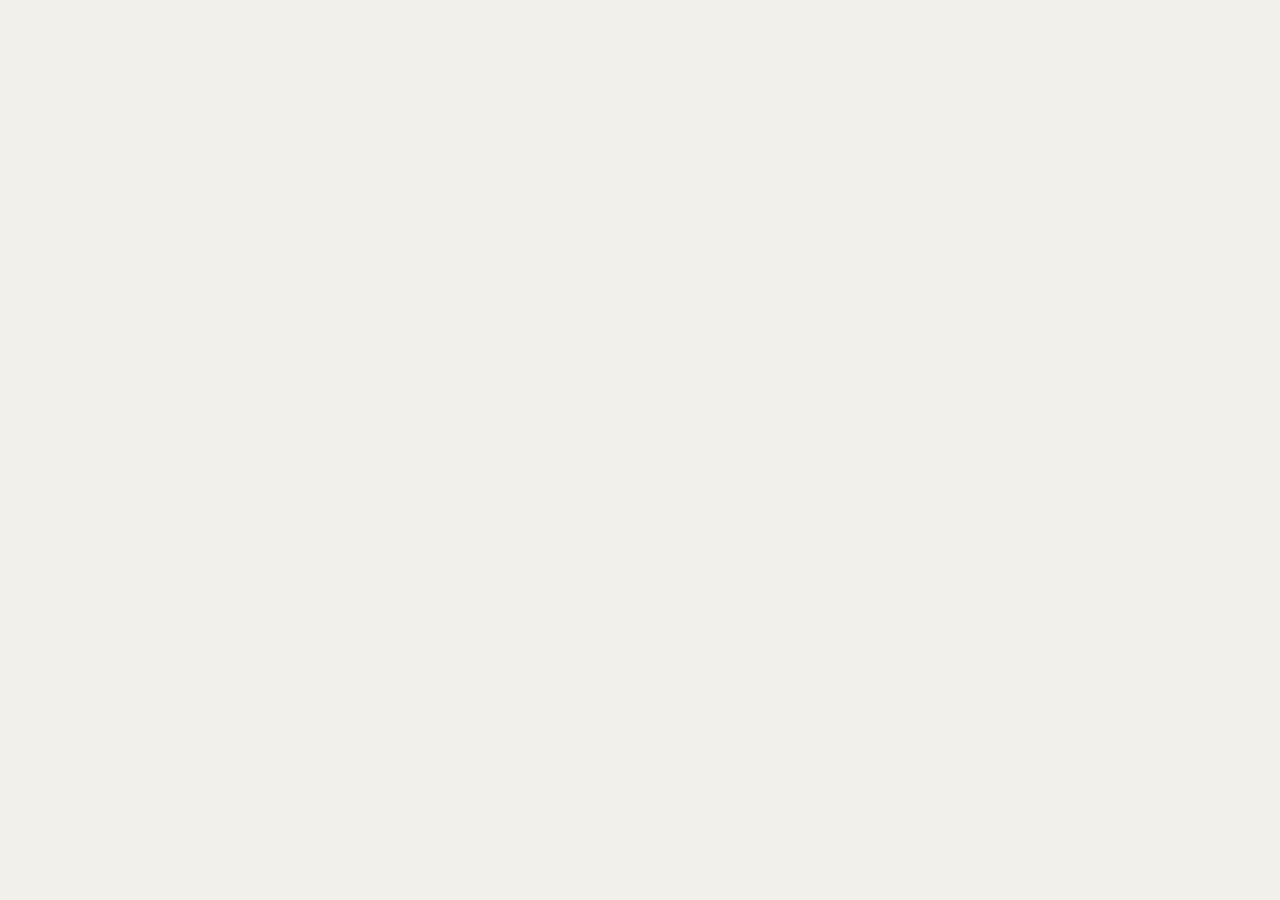
==== index.html @ e2c2c41e "Create private reading journal site" ====
<!doctype html>
<html lang="zh-Hant">
  <head>
    <meta charset="UTF-8" />
    <meta name="viewport" content="width=device-width, initial-scale=1" />
    <meta name="theme-color" content="#f5f3ee" />
    <title>每日閱讀自由書寫</title>
    <link rel="preconnect" href="https://fonts.googleapis.com" />
    <link rel="preconnect" href="https://fonts.gstatic.com" crossorigin />
    <link href="https://fonts.googleapis.com/css2?family=DM+Sans:wght@400;500&family=Noto+Serif+TC:wght@400;500;600&display=swap" rel="stylesheet" />
    <link rel="stylesheet" href="styles.css" />
  </head>
  <body>
    <main class="shell">
      <section id="auth-view" class="view auth-view" aria-labelledby="auth-title" hidden>
        <div class="auth-page">
          <p class="eyebrow">每日閱讀</p>
          <h1 id="auth-title">回到今天</h1>
          <p class="auth-copy">用 Email 收一封登入連結，繼續你的閱讀日記。</p>
          <form id="auth-form" class="auth-form">
            <label for="email">Email</label>
            <input id="email" name="email" type="email" autocomplete="email" required />
            <button class="primary-button" type="submit">寄送登入連結</button>
          </form>
          <p id="auth-message" class="status-message" role="status" aria-live="polite"></p>
        </div>
      </section>

      <section id="app-view" class="view" aria-labelledby="today-label" hidden>
        <header class="topbar">
          <span class="eyebrow">每日閱讀</span>
          <div class="account-actions">
            <span id="account-label" class="account-label"></span>
            <button id="history-link" class="text-link" type="button">查看過去的日子 <span aria-hidden="true">→</span></button>
          </div>
        </header>

        <div class="writing-page">
          <p id="today-label" class="date" aria-live="polite"></p>
          <label class="writing-label" for="entry-content">今天讀到了什麼？</label>
          <textarea id="entry-content" spellcheck="true" autocomplete="off" disabled></textarea>
          <div class="save-row">
            <button id="save-button" class="primary-button" type="button" disabled>儲存今天</button>
            <p id="save-message" class="save-message" role="status" aria-live="polite"></p>
          </div>
        </div>
      </section>

      <section id="history-view" class="view history-view" aria-labelledby="history-title" hidden>
        <header class="topbar">
          <button id="back-link" class="text-link" type="button"><span aria-hidden="true">←</span> 回到今天</button>
          <div class="account-actions">
            <span id="history-account-label" class="account-label"></span>
            <button id="sign-out-button" class="text-link" type="button">登出</button>
          </div>
        </header>
        <div class="history-page">
          <h1 id="history-title">過去的日子</h1>
          <div id="history-list" class="history-list"></div>
          <section id="migration-panel" class="migration-panel" aria-labelledby="migration-title" hidden>
            <h2 id="migration-title">這台裝置上的舊日記</h2>
            <p>發現尚未同步的舊日記。確認登入帳號後，可匯入雲端。</p>
            <button id="migration-button" class="quiet-button" type="button">匯入這台裝置的舊日記</button>
          </section>
          <section class="data-management" aria-labelledby="data-management-title">
            <h2 id="data-management-title">資料管理</h2>
            <div class="data-actions">
              <button id="export-button" class="quiet-button" type="button">匯出備份</button>
              <button id="import-button" class="quiet-button" type="button">從備份還原</button>
              <button id="sign-out-secondary" class="quiet-button" type="button">登出</button>
              <input id="import-file" type="file" accept="application/json,.json" hidden />
            </div>
            <p id="data-message" class="data-message" role="status" aria-live="polite"></p>
          </section>
        </div>
      </section>
    </main>
    <script src="https://cdn.jsdelivr.net/npm/@supabase/supabase-js@2"></script>
    <script src="config.js"></script>
    <script src="app.js" defer></script>
  </body>
</html>
---- styles.css ----
:root {
  color-scheme: light;
  --ink: #292a27;
  --muted: #8d8d84;
  --faint: #b8b7ae;
  --paper: #fbfaf7;
  --ground: #f2f0eb;
  --line: #dedcd4;
  --accent: #455b4a;
  --accent-dark: #304435;
  --error: #8b5148;
}

* { box-sizing: border-box; }
body { margin: 0; min-width: 320px; background: var(--ground); color: var(--ink); font-family: "DM Sans", "Noto Sans TC", sans-serif; }
button, textarea, input { font: inherit; }
button { cursor: pointer; }
button:disabled, textarea:disabled { cursor: wait; opacity: .58; }
.shell { min-height: 100vh; padding: 28px 5vw 56px; }
.view { max-width: 960px; margin: 0 auto; }
.view[hidden] { display: none; }
.topbar { display: flex; justify-content: space-between; align-items: center; min-height: 36px; gap: 20px; }
.eyebrow { color: var(--muted); font-size: 12px; letter-spacing: .12em; }
.account-actions { display: flex; align-items: center; gap: 22px; min-width: 0; }
.account-label { overflow: hidden; max-width: 220px; color: var(--faint); font-size: 11px; text-overflow: ellipsis; white-space: nowrap; }
.text-link { border: 0; padding: 8px 0; background: transparent; color: var(--muted); font-size: 13px; transition: color .2s ease; }
.text-link:hover, .text-link:focus-visible, .quiet-button:hover, .quiet-button:focus-visible { color: var(--ink); }
.writing-page { min-height: min(710px, calc(100vh - 120px)); margin-top: 58px; padding: clamp(38px, 8vw, 88px) clamp(24px, 9vw, 112px) 42px; background: var(--paper); box-shadow: 0 12px 40px rgba(52, 49, 39, .045); border-top: 1px solid rgba(255,255,255,.8); }
.date { margin: 0 0 clamp(56px, 10vh, 106px); color: var(--ink); font-family: "Noto Serif TC", serif; font-size: clamp(23px, 3vw, 32px); line-height: 1.45; letter-spacing: .02em; }
.writing-label { display: block; margin-bottom: 15px; color: var(--faint); font-family: "Noto Serif TC", serif; font-size: 16px; }
textarea { display: block; width: 100%; min-height: 370px; resize: vertical; border: 0; outline: 0; padding: 0; background: transparent; color: var(--ink); font-family: "Noto Serif TC", serif; font-size: 18px; line-height: 2; }
textarea:focus-visible { outline: 1px solid var(--line); outline-offset: 9px; }
.save-row { display: flex; align-items: center; gap: 18px; margin-top: 32px; }
.primary-button { border: 0; border-radius: 2px; padding: 13px 26px; background: var(--accent); color: #fff; font-size: 14px; transition: background .2s ease, transform .2s ease; }
.primary-button:hover { background: var(--accent-dark); transform: translateY(-1px); }
.primary-button:focus-visible, .text-link:focus-visible, .history-item:focus-visible, .quiet-button:focus-visible { outline: 2px solid var(--accent); outline-offset: 4px; }
.save-message, .status-message { min-height: 1.5em; margin: 0; color: var(--accent); font-family: "Noto Serif TC", serif; font-size: 14px; }
.history-page { margin-top: 78px; }
.history-page h1 { margin: 0 0 48px; font-family: "Noto Serif TC", serif; font-size: clamp(28px, 4vw, 40px); font-weight: 500; }
.history-list { border-top: 1px solid var(--line); }
.history-item { display: block; width: 100%; border: 0; border-bottom: 1px solid var(--line); padding: 25px 4px 27px; background: transparent; text-align: left; color: inherit; }
.history-item-date { display: block; margin-bottom: 10px; color: var(--muted); font-family: "Noto Serif TC", serif; font-size: 14px; }
.history-item-preview { display: -webkit-box; overflow: hidden; max-width: 680px; color: var(--ink); font-family: "Noto Serif TC", serif; font-size: 17px; line-height: 1.8; -webkit-box-orient: vertical; -webkit-line-clamp: 2; }
.empty-state { padding: 32px 4px; color: var(--muted); font-family: "Noto Serif TC", serif; }
.history-detail { padding-top: 4px; }
.detail-date { margin: 0 0 46px; color: var(--muted); font-family: "Noto Serif TC", serif; font-size: 15px; }
.detail-content { white-space: pre-wrap; font-family: "Noto Serif TC", serif; font-size: 18px; line-height: 2.1; }
.detail-back { margin-bottom: 32px; }
.data-management, .migration-panel { margin-top: 64px; padding-top: 24px; border-top: 1px solid rgba(222, 220, 212, .72); }
.migration-panel { margin-top: 88px; }
.data-management h2, .migration-panel h2 { margin: 0 0 12px; color: var(--muted); font-size: 12px; font-weight: 400; letter-spacing: .08em; }
.migration-panel p { margin: 0 0 14px; color: var(--muted); font-family: "Noto Serif TC", serif; font-size: 13px; line-height: 1.8; }
.data-actions { display: flex; flex-wrap: wrap; gap: 18px; }
.quiet-button { border: 0; padding: 5px 0; background: transparent; color: var(--muted); font-size: 12px; transition: color .2s ease; }
.data-message { min-height: 1.5em; margin: 12px 0 0; color: var(--accent); font-family: "Noto Serif TC", serif; font-size: 13px; }
.auth-view { min-height: calc(100vh - 84px); display: grid; place-items: center; }
.auth-page { width: min(100%, 420px); padding: 42px 0; }
.auth-page h1 { margin: 54px 0 16px; font-family: "Noto Serif TC", serif; font-size: 34px; font-weight: 500; }
.auth-copy { margin: 0 0 32px; color: var(--muted); font-family: "Noto Serif TC", serif; line-height: 1.9; }
.auth-form { display: grid; gap: 11px; }
.auth-form label { color: var(--muted); font-size: 13px; }
.auth-form input { width: 100%; border: 1px solid var(--line); border-radius: 2px; padding: 13px 14px; background: var(--paper); color: var(--ink); outline: 0; }
.auth-form input:focus { border-color: var(--accent); }
.auth-form .primary-button { margin-top: 10px; }

@media (max-width: 640px) {
  .shell { padding: 20px 18px 36px; }
  .topbar { align-items: flex-start; }
  .account-actions { align-items: flex-end; flex-direction: column; gap: 3px; }
  .account-label { max-width: 160px; }
  .writing-page { min-height: calc(100vh - 104px); margin-top: 36px; padding: 36px 23px 30px; }
  .date { margin-bottom: 66px; font-size: 22px; }
  textarea { min-height: 48vh; font-size: 17px; }
  .save-row { align-items: flex-start; flex-direction: column; gap: 12px; }
  .primary-button { width: 100%; }
  .history-page { margin-top: 52px; }
  .history-page h1 { margin-bottom: 36px; }
  .data-management, .migration-panel { margin-top: 52px; }
  .data-actions { gap: 12px 16px; }
  .auth-page { padding: 20px 4px; }
}
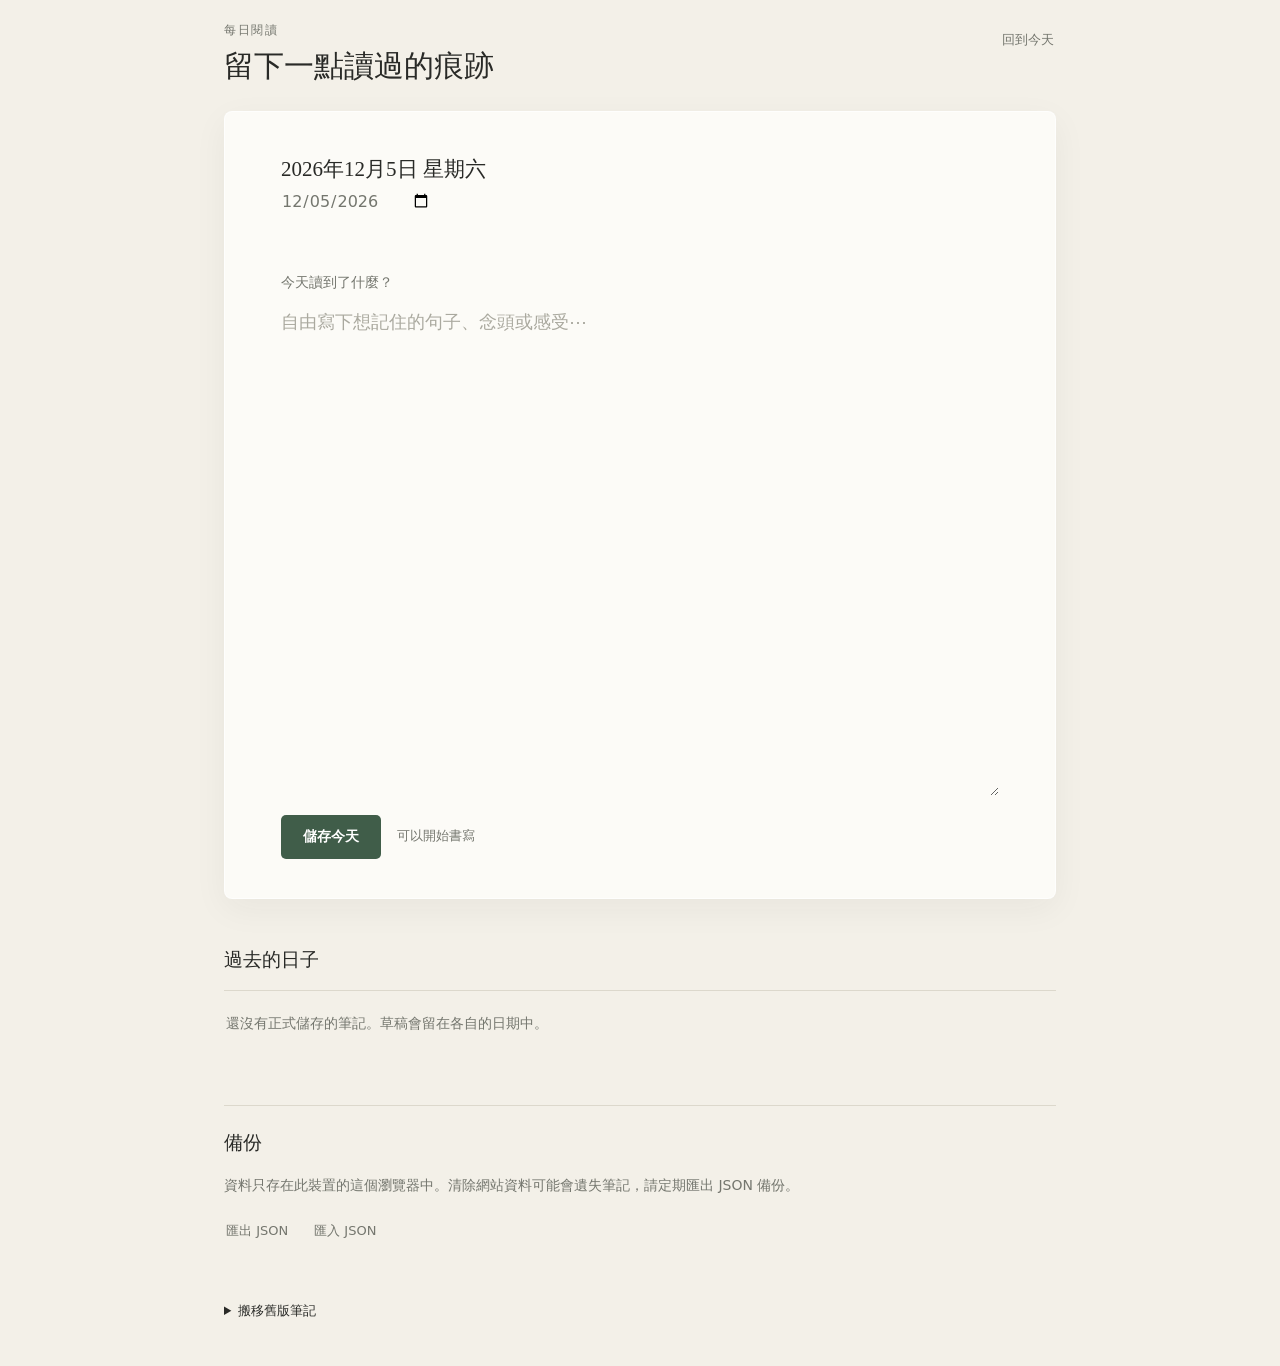
==== commit 590ef615: "Rebuild journal as local-first offline PWA" ====
--- a/index.html
+++ b/index.html
@@ -2,81 +2,73 @@
 <html lang="zh-Hant">
   <head>
     <meta charset="UTF-8" />
-    <meta name="viewport" content="width=device-width, initial-scale=1" />
-    <meta name="theme-color" content="#f5f3ee" />
-    <title>每日閱讀自由書寫</title>
-    <link rel="preconnect" href="https://fonts.googleapis.com" />
-    <link rel="preconnect" href="https://fonts.gstatic.com" crossorigin />
-    <link href="https://fonts.googleapis.com/css2?family=DM+Sans:wght@400;500&family=Noto+Serif+TC:wght@400;500;600&display=swap" rel="stylesheet" />
+    <meta name="viewport" content="width=device-width, initial-scale=1, viewport-fit=cover" />
+    <meta name="theme-color" content="#f3f0e8" />
+    <meta name="description" content="不需登入、只存在此裝置的每日閱讀筆記。" />
+    <meta name="apple-mobile-web-app-capable" content="yes" />
+    <meta name="apple-mobile-web-app-status-bar-style" content="default" />
+    <meta name="apple-mobile-web-app-title" content="閱讀筆記" />
+    <title>每日閱讀筆記</title>
+    <link rel="manifest" href="manifest.webmanifest" />
+    <link rel="icon" href="icons/icon.svg" type="image/svg+xml" />
+    <link rel="apple-touch-icon" href="icons/icon-192.png" />
     <link rel="stylesheet" href="styles.css" />
   </head>
   <body>
     <main class="shell">
-      <section id="auth-view" class="view auth-view" aria-labelledby="auth-title" hidden>
-        <div class="auth-page">
-          <p class="eyebrow">每日閱讀</p>
-          <h1 id="auth-title">回到今天</h1>
-          <p class="auth-copy">用 Email 收一封登入連結，繼續你的閱讀日記。</p>
-          <form id="auth-form" class="auth-form">
-            <label for="email">Email</label>
-            <input id="email" name="email" type="email" autocomplete="email" required />
-            <button class="primary-button" type="submit">寄送登入連結</button>
-          </form>
-          <p id="auth-message" class="status-message" role="status" aria-live="polite"></p>
+      <header class="topbar">
+        <div><p class="eyebrow">每日閱讀</p><h1>留下一點讀過的痕跡</h1></div>
+        <button id="today-button" class="text-button" type="button">回到今天</button>
+      </header>
+      <section class="editor-card" aria-labelledby="date-heading">
+        <div class="date-row">
+          <div>
+            <p id="date-heading" class="date-label"></p>
+            <label for="entry-date" class="sr-only">選擇日期</label>
+            <input id="entry-date" class="date-input" type="date" />
+          </div>
+          <span id="draft-badge" class="draft-badge" hidden>草稿</span>
+        </div>
+        <label class="writing-label" for="entry-content">今天讀到了什麼？</label>
+        <textarea id="entry-content" rows="14" spellcheck="true" autocomplete="off" enterkeyhint="enter" placeholder="自由寫下想記住的句子、念頭或感受⋯" disabled></textarea>
+        <div class="save-row">
+          <button id="save-button" class="primary-button" type="button" disabled>儲存今天</button>
+          <p id="save-status" class="status" role="status" aria-live="polite">正在開啟本機筆記⋯</p>
         </div>
       </section>
-
-      <section id="app-view" class="view" aria-labelledby="today-label" hidden>
-        <header class="topbar">
-          <span class="eyebrow">每日閱讀</span>
-          <div class="account-actions">
-            <span id="account-label" class="account-label"></span>
-            <button id="history-link" class="text-link" type="button">查看過去的日子 <span aria-hidden="true">→</span></button>
-          </div>
-        </header>
-
-        <div class="writing-page">
-          <p id="today-label" class="date" aria-live="polite"></p>
-          <label class="writing-label" for="entry-content">今天讀到了什麼？</label>
-          <textarea id="entry-content" spellcheck="true" autocomplete="off" disabled></textarea>
-          <div class="save-row">
-            <button id="save-button" class="primary-button" type="button" disabled>儲存今天</button>
-            <p id="save-message" class="save-message" role="status" aria-live="polite"></p>
-          </div>
+      <section class="history-section" aria-labelledby="history-heading">
+        <div class="section-heading"><h2 id="history-heading">過去的日子</h2><span id="entry-count" class="count"></span></div>
+        <div id="history-list" class="history-list"></div>
+      </section>
+      <section class="backup-section" aria-labelledby="backup-heading">
+        <h2 id="backup-heading">備份</h2>
+        <p>資料只存在此裝置的這個瀏覽器中。清除網站資料可能會遺失筆記，請定期匯出 JSON 備份。</p>
+        <div class="backup-actions">
+          <button id="export-button" class="quiet-button" type="button" disabled>匯出 JSON</button>
+          <button id="import-button" class="quiet-button" type="button" disabled>匯入 JSON</button>
+          <input id="import-file" type="file" accept="application/json,.json" hidden />
         </div>
-      </section>
-
-      <section id="history-view" class="view history-view" aria-labelledby="history-title" hidden>
-        <header class="topbar">
-          <button id="back-link" class="text-link" type="button"><span aria-hidden="true">←</span> 回到今天</button>
-          <div class="account-actions">
-            <span id="history-account-label" class="account-label"></span>
-            <button id="sign-out-button" class="text-link" type="button">登出</button>
-          </div>
-        </header>
-        <div class="history-page">
-          <h1 id="history-title">過去的日子</h1>
-          <div id="history-list" class="history-list"></div>
-          <section id="migration-panel" class="migration-panel" aria-labelledby="migration-title" hidden>
-            <h2 id="migration-title">這台裝置上的舊日記</h2>
-            <p>發現尚未同步的舊日記。確認登入帳號後，可匯入雲端。</p>
-            <button id="migration-button" class="quiet-button" type="button">匯入這台裝置的舊日記</button>
-          </section>
-          <section class="data-management" aria-labelledby="data-management-title">
-            <h2 id="data-management-title">資料管理</h2>
-            <div class="data-actions">
-              <button id="export-button" class="quiet-button" type="button">匯出備份</button>
-              <button id="import-button" class="quiet-button" type="button">從備份還原</button>
-              <button id="sign-out-secondary" class="quiet-button" type="button">登出</button>
-              <input id="import-file" type="file" accept="application/json,.json" hidden />
-            </div>
-            <p id="data-message" class="data-message" role="status" aria-live="polite"></p>
-          </section>
-        </div>
+        <p id="data-status" class="status" role="status" aria-live="polite"></p>
+        <details class="legacy-help">
+          <summary>搬移舊版筆記</summary>
+          <p>這台瀏覽器若有更早的本機版資料，會自動複製到新版，原資料仍會保留。Supabase 雲端筆記不會自動下載；請先到舊版匯出頁登入並下載，再回來匯入。</p>
+          <a href="legacy-cloud-export.html">開啟舊雲端筆記匯出頁</a>
+        </details>
       </section>
     </main>
-    <script src="https://cdn.jsdelivr.net/npm/@supabase/supabase-js@2"></script>
-    <script src="config.js"></script>
+    <dialog id="import-dialog" aria-labelledby="import-title">
+      <form method="dialog" class="dialog-card">
+        <h2 id="import-title">確認匯入</h2>
+        <p id="import-summary"></p>
+        <div id="conflict-list" class="conflict-list"></div>
+        <div class="dialog-actions">
+          <button id="import-cancel" class="quiet-button" value="cancel">取消</button>
+          <button id="import-skip" class="quiet-button" value="skip">保留目前版本</button>
+          <button id="import-overwrite" class="primary-button" value="overwrite">以備份覆蓋衝突</button>
+        </div>
+      </form>
+    </dialog>
+    <noscript>此筆記工具需要 JavaScript 才能在瀏覽器內保存資料。</noscript>
     <script src="app.js" defer></script>
   </body>
 </html>
--- a/styles.css
+++ b/styles.css
@@ -1,81 +1,60 @@
-:root {
-  color-scheme: light;
-  --ink: #292a27;
-  --muted: #8d8d84;
-  --faint: #b8b7ae;
-  --paper: #fbfaf7;
-  --ground: #f2f0eb;
-  --line: #dedcd4;
-  --accent: #455b4a;
-  --accent-dark: #304435;
-  --error: #8b5148;
-}
-
-* { box-sizing: border-box; }
-body { margin: 0; min-width: 320px; background: var(--ground); color: var(--ink); font-family: "DM Sans", "Noto Sans TC", sans-serif; }
-button, textarea, input { font: inherit; }
-button { cursor: pointer; }
-button:disabled, textarea:disabled { cursor: wait; opacity: .58; }
-.shell { min-height: 100vh; padding: 28px 5vw 56px; }
-.view { max-width: 960px; margin: 0 auto; }
-.view[hidden] { display: none; }
-.topbar { display: flex; justify-content: space-between; align-items: center; min-height: 36px; gap: 20px; }
-.eyebrow { color: var(--muted); font-size: 12px; letter-spacing: .12em; }
-.account-actions { display: flex; align-items: center; gap: 22px; min-width: 0; }
-.account-label { overflow: hidden; max-width: 220px; color: var(--faint); font-size: 11px; text-overflow: ellipsis; white-space: nowrap; }
-.text-link { border: 0; padding: 8px 0; background: transparent; color: var(--muted); font-size: 13px; transition: color .2s ease; }
-.text-link:hover, .text-link:focus-visible, .quiet-button:hover, .quiet-button:focus-visible { color: var(--ink); }
-.writing-page { min-height: min(710px, calc(100vh - 120px)); margin-top: 58px; padding: clamp(38px, 8vw, 88px) clamp(24px, 9vw, 112px) 42px; background: var(--paper); box-shadow: 0 12px 40px rgba(52, 49, 39, .045); border-top: 1px solid rgba(255,255,255,.8); }
-.date { margin: 0 0 clamp(56px, 10vh, 106px); color: var(--ink); font-family: "Noto Serif TC", serif; font-size: clamp(23px, 3vw, 32px); line-height: 1.45; letter-spacing: .02em; }
-.writing-label { display: block; margin-bottom: 15px; color: var(--faint); font-family: "Noto Serif TC", serif; font-size: 16px; }
-textarea { display: block; width: 100%; min-height: 370px; resize: vertical; border: 0; outline: 0; padding: 0; background: transparent; color: var(--ink); font-family: "Noto Serif TC", serif; font-size: 18px; line-height: 2; }
-textarea:focus-visible { outline: 1px solid var(--line); outline-offset: 9px; }
-.save-row { display: flex; align-items: center; gap: 18px; margin-top: 32px; }
-.primary-button { border: 0; border-radius: 2px; padding: 13px 26px; background: var(--accent); color: #fff; font-size: 14px; transition: background .2s ease, transform .2s ease; }
-.primary-button:hover { background: var(--accent-dark); transform: translateY(-1px); }
-.primary-button:focus-visible, .text-link:focus-visible, .history-item:focus-visible, .quiet-button:focus-visible { outline: 2px solid var(--accent); outline-offset: 4px; }
-.save-message, .status-message { min-height: 1.5em; margin: 0; color: var(--accent); font-family: "Noto Serif TC", serif; font-size: 14px; }
-.history-page { margin-top: 78px; }
-.history-page h1 { margin: 0 0 48px; font-family: "Noto Serif TC", serif; font-size: clamp(28px, 4vw, 40px); font-weight: 500; }
-.history-list { border-top: 1px solid var(--line); }
-.history-item { display: block; width: 100%; border: 0; border-bottom: 1px solid var(--line); padding: 25px 4px 27px; background: transparent; text-align: left; color: inherit; }
-.history-item-date { display: block; margin-bottom: 10px; color: var(--muted); font-family: "Noto Serif TC", serif; font-size: 14px; }
-.history-item-preview { display: -webkit-box; overflow: hidden; max-width: 680px; color: var(--ink); font-family: "Noto Serif TC", serif; font-size: 17px; line-height: 1.8; -webkit-box-orient: vertical; -webkit-line-clamp: 2; }
-.empty-state { padding: 32px 4px; color: var(--muted); font-family: "Noto Serif TC", serif; }
-.history-detail { padding-top: 4px; }
-.detail-date { margin: 0 0 46px; color: var(--muted); font-family: "Noto Serif TC", serif; font-size: 15px; }
-.detail-content { white-space: pre-wrap; font-family: "Noto Serif TC", serif; font-size: 18px; line-height: 2.1; }
-.detail-back { margin-bottom: 32px; }
-.data-management, .migration-panel { margin-top: 64px; padding-top: 24px; border-top: 1px solid rgba(222, 220, 212, .72); }
-.migration-panel { margin-top: 88px; }
-.data-management h2, .migration-panel h2 { margin: 0 0 12px; color: var(--muted); font-size: 12px; font-weight: 400; letter-spacing: .08em; }
-.migration-panel p { margin: 0 0 14px; color: var(--muted); font-family: "Noto Serif TC", serif; font-size: 13px; line-height: 1.8; }
-.data-actions { display: flex; flex-wrap: wrap; gap: 18px; }
-.quiet-button { border: 0; padding: 5px 0; background: transparent; color: var(--muted); font-size: 12px; transition: color .2s ease; }
-.data-message { min-height: 1.5em; margin: 12px 0 0; color: var(--accent); font-family: "Noto Serif TC", serif; font-size: 13px; }
-.auth-view { min-height: calc(100vh - 84px); display: grid; place-items: center; }
-.auth-page { width: min(100%, 420px); padding: 42px 0; }
-.auth-page h1 { margin: 54px 0 16px; font-family: "Noto Serif TC", serif; font-size: 34px; font-weight: 500; }
-.auth-copy { margin: 0 0 32px; color: var(--muted); font-family: "Noto Serif TC", serif; line-height: 1.9; }
-.auth-form { display: grid; gap: 11px; }
-.auth-form label { color: var(--muted); font-size: 13px; }
-.auth-form input { width: 100%; border: 1px solid var(--line); border-radius: 2px; padding: 13px 14px; background: var(--paper); color: var(--ink); outline: 0; }
-.auth-form input:focus { border-color: var(--accent); }
-.auth-form .primary-button { margin-top: 10px; }
-
-@media (max-width: 640px) {
-  .shell { padding: 20px 18px 36px; }
-  .topbar { align-items: flex-start; }
-  .account-actions { align-items: flex-end; flex-direction: column; gap: 3px; }
-  .account-label { max-width: 160px; }
-  .writing-page { min-height: calc(100vh - 104px); margin-top: 36px; padding: 36px 23px 30px; }
-  .date { margin-bottom: 66px; font-size: 22px; }
-  textarea { min-height: 48vh; font-size: 17px; }
-  .save-row { align-items: flex-start; flex-direction: column; gap: 12px; }
-  .primary-button { width: 100%; }
-  .history-page { margin-top: 52px; }
-  .history-page h1 { margin-bottom: 36px; }
-  .data-management, .migration-panel { margin-top: 52px; }
-  .data-actions { gap: 12px 16px; }
-  .auth-page { padding: 20px 4px; }
-}
+:root { color-scheme: light; --ink:#292a27; --muted:#74766e; --paper:#fcfbf7; --ground:#f3f0e8; --line:#dcd8cc; --accent:#405d49; --accent-dark:#304838; --error:#9a433b; --safe-bottom:env(safe-area-inset-bottom, 0px); }
+* { box-sizing:border-box; }
+html { min-width:320px; background:var(--ground); }
+body { margin:0; color:var(--ink); background:var(--ground); font-family:system-ui,-apple-system,BlinkMacSystemFont,"Segoe UI","Noto Sans TC",sans-serif; }
+button,textarea,input { font:inherit; }
+button { cursor:pointer; touch-action:manipulation; }
+button:disabled,textarea:disabled { cursor:wait; opacity:.58; }
+.shell { width:min(100%,900px); min-height:100dvh; margin:0 auto; padding:max(22px,env(safe-area-inset-top)) 18px calc(44px + var(--safe-bottom)); }
+.topbar { display:flex; align-items:flex-start; justify-content:space-between; gap:16px; margin-bottom:24px; }
+.eyebrow { margin:0 0 7px; color:var(--muted); font-size:12px; letter-spacing:.14em; }
+h1 { margin:0; font-family:ui-serif,"Noto Serif TC",serif; font-size:clamp(22px,6vw,30px); font-weight:550; line-height:1.35; }
+.text-button,.quiet-button { border:0; padding:9px 2px; color:var(--muted); background:transparent; font-size:13px; }
+.text-button { flex:none; white-space:nowrap; }
+.text-button:hover,.quiet-button:hover,a:hover { color:var(--ink); }
+.editor-card { padding:24px 20px calc(24px + var(--safe-bottom)); border:1px solid rgba(255,255,255,.72); border-radius:8px; background:var(--paper); box-shadow:0 10px 34px rgba(49,46,37,.05); }
+.date-row { display:flex; align-items:flex-start; justify-content:space-between; gap:12px; }
+.date-label { margin:0 0 5px; font-family:ui-serif,"Noto Serif TC",serif; font-size:21px; line-height:1.45; }
+.date-input { max-width:100%; border:0; border-bottom:1px solid transparent; padding:2px 0 5px; color:var(--muted); background:transparent; font-size:16px; }
+.date-input:focus { border-bottom-color:var(--accent); outline:none; }
+.draft-badge { flex:none; margin-top:4px; border-radius:999px; padding:4px 8px; color:var(--muted); background:var(--ground); font-size:11px; }
+.writing-label { display:block; margin:42px 0 13px; color:var(--muted); font-family:ui-serif,"Noto Serif TC",serif; font-size:14px; }
+textarea { display:block; width:100%; min-height:max(43dvh,320px); resize:vertical; border:0; border-radius:0; outline:0; padding:0 0 12px; color:var(--ink); background:transparent; font-family:ui-serif,"Noto Serif TC",serif; font-size:18px; line-height:1.9; caret-color:var(--accent); }
+textarea::placeholder { color:#aaa99f; }
+textarea:focus-visible { outline:1px solid var(--line); outline-offset:8px; }
+.save-row { display:flex; align-items:center; gap:16px; min-height:46px; margin-top:18px; }
+.primary-button { min-height:44px; border:0; border-radius:5px; padding:11px 22px; color:#fff; background:var(--accent); font-size:14px; font-weight:600; }
+.primary-button:hover { background:var(--accent-dark); }
+.primary-button:focus-visible,.quiet-button:focus-visible,.text-button:focus-visible,.history-item:focus-visible,a:focus-visible { outline:2px solid var(--accent); outline-offset:3px; }
+.status { min-height:1.5em; margin:0; color:var(--muted); font-size:13px; line-height:1.55; }
+.status.error { color:var(--error); font-weight:600; }
+.history-section,.backup-section { margin-top:48px; }
+.section-heading { display:flex; align-items:baseline; justify-content:space-between; gap:12px; }
+h2 { margin:0 0 17px; font-family:ui-serif,"Noto Serif TC",serif; font-size:19px; font-weight:550; }
+.count { color:var(--muted); font-size:12px; }
+.history-list { border-top:1px solid var(--line); }
+.history-item { display:block; width:100%; border:0; border-bottom:1px solid var(--line); padding:18px 2px 20px; color:inherit; background:transparent; text-align:left; }
+.history-date { display:block; margin-bottom:7px; color:var(--muted); font-size:13px; }
+.history-preview { display:-webkit-box; overflow:hidden; font-family:ui-serif,"Noto Serif TC",serif; font-size:16px; line-height:1.65; -webkit-box-orient:vertical; -webkit-line-clamp:2; }
+.empty-state { margin:0; padding:24px 2px; color:var(--muted); font-size:14px; }
+.backup-section { padding-top:24px; border-top:1px solid var(--line); }
+.backup-section>p { max-width:620px; margin:0 0 16px; color:var(--muted); font-size:14px; line-height:1.75; }
+.backup-actions { display:flex; flex-wrap:wrap; gap:12px 22px; margin-bottom:8px; }
+.legacy-help { margin-top:22px; color:var(--muted); font-size:13px; line-height:1.7; }
+.legacy-help summary { cursor:pointer; color:var(--ink); }
+.legacy-help p { max-width:650px; }
+a { color:var(--accent); text-underline-offset:3px; }
+#legacy-auth-form { display:grid; gap:12px; margin:28px 0; }
+#legacy-auth-form input { width:100%; border:1px solid var(--line); border-radius:5px; padding:12px; background:#fff; font-size:16px; }
+#legacy-auth-form .primary-button { width:max-content; }
+dialog { width:min(calc(100% - 28px),560px); border:0; border-radius:8px; padding:0; color:var(--ink); background:var(--paper); box-shadow:0 24px 90px rgba(30,30,25,.25); }
+dialog::backdrop { background:rgba(32,32,28,.4); }
+.dialog-card { padding:24px; }
+.dialog-card p { color:var(--muted); line-height:1.65; }
+.conflict-list { overflow:auto; max-height:180px; margin:16px 0; font-size:13px; }
+.conflict-list div { padding:7px 0; border-bottom:1px solid var(--line); }
+.dialog-actions { display:flex; flex-wrap:wrap; justify-content:flex-end; gap:8px 16px; margin-top:24px; }
+.sr-only { position:absolute; width:1px; height:1px; overflow:hidden; clip:rect(0,0,0,0); white-space:nowrap; }
+@media (min-width:700px) { .shell{padding-right:34px;padding-left:34px}.editor-card{padding:42px 56px 38px}.writing-label{margin-top:56px}textarea{min-height:420px} }
+@media (max-width:520px) { .topbar{align-items:center}.topbar h1{font-size:21px}.editor-card{margin:0 -8px;padding-right:18px;padding-left:18px}.save-row{align-items:stretch;flex-direction:column}.primary-button{width:100%}.dialog-actions{flex-direction:column}.dialog-actions button{width:100%} }
+@media (prefers-reduced-motion:reduce) { *{scroll-behavior:auto!important} }
